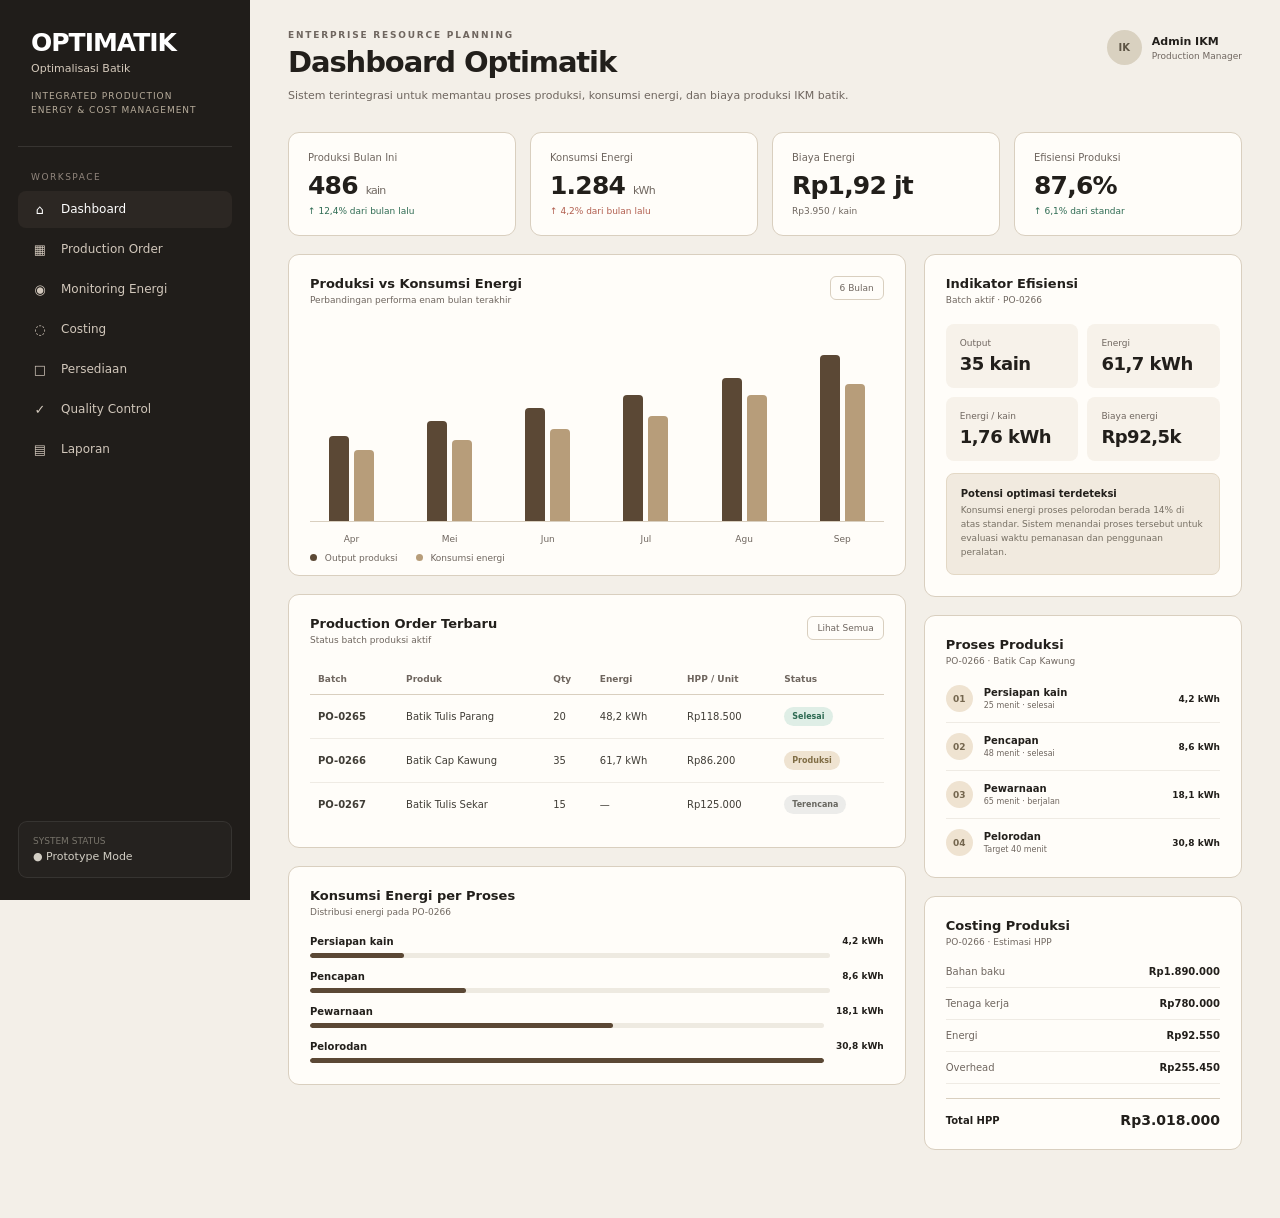
==== index.html @ c366b61f "Initial commit" ====
<!DOCTYPE html>
<html lang="id">

<head>
    <meta charset="UTF-8">
    <meta name="viewport" content="width=device-width, initial-scale=1.0">

    <title>Optimatik — Optimalisasi Batik</title>
    <link rel="stylesheet" href="style.css">
</head>

<body>

    <div class="app">

        <!-- SIDEBAR -->
        <aside class="sidebar">

            <div class="brand">
                <div class="brand-name">
                    OPTIMATIK
                </div>

                <div class="brand-subtitle">
                    Optimalisasi Batik
                </div>

                <div class="brand-tagline">
                    Integrated Production<br>
                    Energy & Cost Management
                </div>
            </div>

            <nav class="navigation">

                <div class="nav-title">
                    Workspace
                </div>

                <a href="index.html" class="nav-link active">
                    <span class="nav-icon">⌂</span>
                    <span>Dashboard</span>
                </a>

                <a href="production-order.html" class="nav-link">
                    <span class="nav-icon">▦</span>
                    <span>Production Order</span>
                </a>

                <a href="page2.html" class="nav-link">
                    <span class="nav-icon">◉</span>
                    <span>Monitoring Energi</span>
                </a>

                <a href="costing.html" class="nav-link">
                    <span class="nav-icon">◌</span>
                    <span>Costing</span>
                </a>

                <a href="persediaan.html" class="nav-link">
                    <span class="nav-icon">□</span>
                    <span>Persediaan</span>
                </a>

                <a href="quality-control.html" class="nav-link">
                    <span class="nav-icon">✓</span>
                    <span>Quality Control</span>
                </a>

                <a href="laporan.html" class="nav-link">
                    <span class="nav-icon">▤</span>
                    <span>Laporan</span>
                </a>

            </nav>

            <div class="sidebar-bottom">
                <div class="sidebar-bottom-label">
                    SYSTEM STATUS
                </div>

                <div class="sidebar-bottom-value">
                    ● Prototype Mode
                </div>
            </div>

        </aside>


        <!-- MAIN -->
        <main class="main">

            <!-- TOPBAR -->
            <header class="topbar">

                <div>
                    <div class="eyebrow">
                        Enterprise Resource Planning
                    </div>

                    <h1 class="page-title">
                        Dashboard Optimatik
                    </h1>

                    <p class="page-description">
                        Sistem terintegrasi untuk memantau proses produksi,
                        konsumsi energi, dan biaya produksi IKM batik.
                    </p>
                </div>

                <div class="user-area">

                    <div class="avatar">
                        IK
                    </div>

                    <div>
                        <div class="user-name">
                            Admin IKM
                        </div>

                        <div class="user-role">
                            Production Manager
                        </div>
                    </div>

                </div>

            </header>


            <!-- KPI -->
            <section class="kpi-grid">

                <div class="kpi-card">

                    <div class="kpi-label">
                        Produksi Bulan Ini
                    </div>

                    <div class="kpi-value">
                        486
                        <span class="kpi-unit">
                            kain
                        </span>
                    </div>

                    <div class="kpi-note positive">
                        ↑ 12,4% dari bulan lalu
                    </div>

                </div>


                <div class="kpi-card">

                    <div class="kpi-label">
                        Konsumsi Energi
                    </div>

                    <div class="kpi-value">
                        1.284
                        <span class="kpi-unit">
                            kWh
                        </span>
                    </div>

                    <div class="kpi-note negative">
                        ↑ 4,2% dari bulan lalu
                    </div>

                </div>


                <div class="kpi-card">

                    <div class="kpi-label">
                        Biaya Energi
                    </div>

                    <div class="kpi-value">
                        Rp1,92 jt
                    </div>

                    <div class="kpi-note neutral">
                        Rp3.950 / kain
                    </div>

                </div>


                <div class="kpi-card">

                    <div class="kpi-label">
                        Efisiensi Produksi
                    </div>

                    <div class="kpi-value">
                        87,6%
                    </div>

                    <div class="kpi-note positive">
                        ↑ 6,1% dari standar
                    </div>

                </div>

            </section>


            <!-- CONTENT -->
            <div class="content-grid">

                <!-- LEFT COLUMN -->
                <div>

                    <!-- CHART -->
                    <section class="panel">

                        <div class="panel-header">

                            <div>
                                <div class="panel-title">
                                    Produksi vs Konsumsi Energi
                                </div>

                                <div class="panel-subtitle">
                                    Perbandingan performa enam bulan terakhir
                                </div>
                            </div>

                            <button class="panel-action">
                                6 Bulan
                            </button>

                        </div>


                        <div class="chart-container">

                            <div class="chart">

                                <div class="chart-column">
                                    <div class="chart-bar" style="height: 45%;"></div>
                                    <div class="chart-bar energy" style="height: 38%;"></div>
                                    <span class="chart-label">Apr</span>
                                </div>

                                <div class="chart-column">
                                    <div class="chart-bar" style="height: 53%;"></div>
                                    <div class="chart-bar energy" style="height: 43%;"></div>
                                    <span class="chart-label">Mei</span>
                                </div>

                                <div class="chart-column">
                                    <div class="chart-bar" style="height: 60%;"></div>
                                    <div class="chart-bar energy" style="height: 49%;"></div>
                                    <span class="chart-label">Jun</span>
                                </div>

                                <div class="chart-column">
                                    <div class="chart-bar" style="height: 67%;"></div>
                                    <div class="chart-bar energy" style="height: 56%;"></div>
                                    <span class="chart-label">Jul</span>
                                </div>

                                <div class="chart-column">
                                    <div class="chart-bar" style="height: 76%;"></div>
                                    <div class="chart-bar energy" style="height: 67%;"></div>
                                    <span class="chart-label">Agu</span>
                                </div>

                                <div class="chart-column">
                                    <div class="chart-bar" style="height: 88%;"></div>
                                    <div class="chart-bar energy" style="height: 73%;"></div>
                                    <span class="chart-label">Sep</span>
                                </div>

                            </div>

                            <div class="legend">

                                <div class="legend-item">
                                    <span class="legend-dot"></span>
                                    Output produksi
                                </div>

                                <div class="legend-item">
                                    <span class="legend-dot energy"></span>
                                    Konsumsi energi
                                </div>

                            </div>

                        </div>

                    </section>


                    <!-- PRODUCTION ORDER -->
                    <section class="panel">

                        <div class="panel-header">

                            <div>
                                <div class="panel-title">
                                    Production Order Terbaru
                                </div>

                                <div class="panel-subtitle">
                                    Status batch produksi aktif
                                </div>
                            </div>

                            <button class="panel-action">
                                Lihat Semua
                            </button>

                        </div>


                        <div class="table-wrapper">

                            <table>

                                <thead>
                                    <tr>
                                        <th>Batch</th>
                                        <th>Produk</th>
                                        <th>Qty</th>
                                        <th>Energi</th>
                                        <th>HPP / Unit</th>
                                        <th>Status</th>
                                    </tr>
                                </thead>

                                <tbody>

                                    <tr>
                                        <td class="batch">
                                            PO-0265
                                        </td>

                                        <td>
                                            Batik Tulis Parang
                                        </td>

                                        <td>
                                            20
                                        </td>

                                        <td>
                                            48,2 kWh
                                        </td>

                                        <td>
                                            Rp118.500
                                        </td>

                                        <td>
                                            <span class="status done">
                                                Selesai
                                            </span>
                                        </td>
                                    </tr>


                                    <tr>
                                        <td class="batch">
                                            PO-0266
                                        </td>

                                        <td>
                                            Batik Cap Kawung
                                        </td>

                                        <td>
                                            35
                                        </td>

                                        <td>
                                            61,7 kWh
                                        </td>

                                        <td>
                                            Rp86.200
                                        </td>

                                        <td>
                                            <span class="status process">
                                                Produksi
                                            </span>
                                        </td>
                                    </tr>


                                    <tr>
                                        <td class="batch">
                                            PO-0267
                                        </td>

                                        <td>
                                            Batik Tulis Sekar
                                        </td>

                                        <td>
                                            15
                                        </td>

                                        <td>
                                            —
                                        </td>

                                        <td>
                                            Rp125.000
                                        </td>

                                        <td>
                                            <span class="status planned">
                                                Terencana
                                            </span>
                                        </td>
                                    </tr>

                                </tbody>

                            </table>

                        </div>

                    </section>


                    <!-- ENERGY BY PROCESS -->
                    <section class="panel">

                        <div class="panel-header">

                            <div>
                                <div class="panel-title">
                                    Konsumsi Energi per Proses
                                </div>

                                <div class="panel-subtitle">
                                    Distribusi energi pada PO-0266
                                </div>
                            </div>

                        </div>


                        <div class="energy-list">

                            <div class="energy-row">

                                <div>
                                    <div class="energy-name">
                                        Persiapan kain
                                    </div>

                                    <div class="energy-bar">
                                        <div class="energy-fill" style="width: 18%;">
                                        </div>
                                    </div>
                                </div>

                                <div class="energy-value">
                                    4,2 kWh
                                </div>

                            </div>


                            <div class="energy-row">

                                <div>
                                    <div class="energy-name">
                                        Pencapan
                                    </div>

                                    <div class="energy-bar">
                                        <div class="energy-fill" style="width: 30%;">
                                        </div>
                                    </div>
                                </div>

                                <div class="energy-value">
                                    8,6 kWh
                                </div>

                            </div>


                            <div class="energy-row">

                                <div>
                                    <div class="energy-name">
                                        Pewarnaan
                                    </div>

                                    <div class="energy-bar">
                                        <div class="energy-fill" style="width: 59%;">
                                        </div>
                                    </div>
                                </div>

                                <div class="energy-value">
                                    18,1 kWh
                                </div>

                            </div>


                            <div class="energy-row">

                                <div>
                                    <div class="energy-name">
                                        Pelorodan
                                    </div>

                                    <div class="energy-bar">
                                        <div class="energy-fill" style="width: 100%;">
                                        </div>
                                    </div>
                                </div>

                                <div class="energy-value">
                                    30,8 kWh
                                </div>

                            </div>

                        </div>

                    </section>

                </div>


                <!-- RIGHT COLUMN -->
                <div>

                    <!-- ACTIVE BATCH -->
                    <section class="panel">

                        <div class="panel-header">

                            <div>
                                <div class="panel-title">
                                    Indikator Efisiensi
                                </div>

                                <div class="panel-subtitle">
                                    Batch aktif · PO-0266
                                </div>
                            </div>

                        </div>


                        <div class="metric-grid">

                            <div class="metric">

                                <div class="metric-label">
                                    Output
                                </div>

                                <div class="metric-value">
                                    35 kain
                                </div>

                            </div>


                            <div class="metric">

                                <div class="metric-label">
                                    Energi
                                </div>

                                <div class="metric-value">
                                    61,7 kWh
                                </div>

                            </div>


                            <div class="metric">

                                <div class="metric-label">
                                    Energi / kain
                                </div>

                                <div class="metric-value">
                                    1,76 kWh
                                </div>

                            </div>


                            <div class="metric">

                                <div class="metric-label">
                                    Biaya energi
                                </div>

                                <div class="metric-value">
                                    Rp92,5k
                                </div>

                            </div>

                        </div>


                        <div class="optimization-alert">

                            <div class="optimization-alert-title">
                                Potensi optimasi terdeteksi
                            </div>

                            <div class="optimization-alert-text">
                                Konsumsi energi proses pelorodan
                                berada 14% di atas standar.
                                Sistem menandai proses tersebut
                                untuk evaluasi waktu pemanasan
                                dan penggunaan peralatan.
                            </div>

                        </div>

                    </section>


                    <!-- PRODUCTION PROCESS -->
                    <section class="panel">

                        <div class="panel-header">

                            <div>
                                <div class="panel-title">
                                    Proses Produksi
                                </div>

                                <div class="panel-subtitle">
                                    PO-0266 · Batik Cap Kawung
                                </div>
                            </div>

                        </div>


                        <div class="process-list">

                            <div class="process-item">

                                <div class="process-number">
                                    01
                                </div>

                                <div>
                                    <div class="process-name">
                                        Persiapan kain
                                    </div>

                                    <div class="process-detail">
                                        25 menit · selesai
                                    </div>
                                </div>

                                <div class="process-energy">
                                    4,2 kWh
                                </div>

                            </div>


                            <div class="process-item">

                                <div class="process-number">
                                    02
                                </div>

                                <div>
                                    <div class="process-name">
                                        Pencapan
                                    </div>

                                    <div class="process-detail">
                                        48 menit · selesai
                                    </div>
                                </div>

                                <div class="process-energy">
                                    8,6 kWh
                                </div>

                            </div>


                            <div class="process-item">

                                <div class="process-number">
                                    03
                                </div>

                                <div>
                                    <div class="process-name">
                                        Pewarnaan
                                    </div>

                                    <div class="process-detail">
                                        65 menit · berjalan
                                    </div>
                                </div>

                                <div class="process-energy">
                                    18,1 kWh
                                </div>

                            </div>


                            <div class="process-item">

                                <div class="process-number">
                                    04
                                </div>

                                <div>
                                    <div class="process-name">
                                        Pelorodan
                                    </div>

                                    <div class="process-detail">
                                        Target 40 menit
                                    </div>
                                </div>

                                <div class="process-energy">
                                    30,8 kWh
                                </div>

                            </div>

                        </div>

                    </section>


                    <!-- COSTING -->
                    <section class="panel">

                        <div class="panel-header">

                            <div>
                                <div class="panel-title">
                                    Costing Produksi
                                </div>

                                <div class="panel-subtitle">
                                    PO-0266 · Estimasi HPP
                                </div>
                            </div>

                        </div>


                        <div class="cost-list">

                            <div class="cost-row">

                                <div class="cost-name">
                                    Bahan baku
                                </div>

                                <div class="cost-value">
                                    Rp1.890.000
                                </div>

                            </div>


                            <div class="cost-row">

                                <div class="cost-name">
                                    Tenaga kerja
                                </div>

                                <div class="cost-value">
                                    Rp780.000
                                </div>

                            </div>


                            <div class="cost-row">

                                <div class="cost-name">
                                    Energi
                                </div>

                                <div class="cost-value">
                                    Rp92.550
                                </div>

                            </div>


                            <div class="cost-row">

                                <div class="cost-name">
                                    Overhead
                                </div>

                                <div class="cost-value">
                                    Rp255.450
                                </div>

                            </div>


                            <div class="cost-row cost-total">

                                <div class="cost-name">
                                    Total HPP
                                </div>

                                <div class="cost-value">
                                    Rp3.018.000
                                </div>

                            </div>

                        </div>

                    </section>

                </div>

            </div>

        </main>

    </div>

    <script>
        const navLinks = document.querySelectorAll('.nav-link');
        const currentPath = window.location.pathname.split('/').pop() || 'index.html';

        navLinks.forEach((link) => {
            const href = link.getAttribute('href');
            if (href === currentPath || (currentPath === '' && href === 'index.html')) {
                link.classList.add('active');
            }

            link.addEventListener('click', () => {
                navLinks.forEach((item) => item.classList.remove('active'));
                link.classList.add('active');
            });
        });

        document.querySelectorAll('.panel-action').forEach((button) => {
            button.addEventListener('click', () => {
                document.querySelectorAll('.panel-action').forEach((item) => item.classList.remove('active'));
                button.classList.add('active');
            });
        });
    </script>

</body>

</html>
---- style.css ----
* {
    margin: 0;
    padding: 0;
    box-sizing: border-box;
}

:root {
    --bg: #f3efe8;
    --surface: #fffdf9;
    --surface-soft: #f7f2ea;
    --border: #d9cfbf;
    --text: #221f1b;
    --muted: #6f665f;
    --dark: #201d1a;
    --accent: #5b4835;
    --accent-soft: #efe3d1;
    --green: #2d6a52;
    --green-soft: #dfeee6;
    --red: #b15e4f;
    --red-soft: #f7e2dc;
}

body {
    font-family:
        Inter,
        ui-sans-serif,
        system-ui,
        -apple-system,
        BlinkMacSystemFont,
        "Segoe UI",
        sans-serif;
    background: var(--bg);
    color: var(--text);
}

button,
input,
select {
    font: inherit;
}

.app {
    min-height: 100vh;
}

/* =========================
   SIDEBAR
========================= */

.sidebar {
    position: fixed;
    top: 0;
    left: 0;
    bottom: 0;
    width: 250px;
    background: var(--dark);
    color: #fff;
    padding: 28px 18px;
    z-index: 20;
}

.brand {
    padding: 0 13px 28px;
    border-bottom: 1px solid rgba(255, 255, 255, 0.1);
}

.brand-name {
    font-size: 25px;
    font-weight: 750;
    letter-spacing: -1px;
}

.brand-subtitle {
    margin-top: 5px;
    color: #d4c9bb;
    font-size: 11px;
}

.brand-tagline {
    margin-top: 14px;
    color: #b8ad9c;
    font-size: 9px;
    line-height: 1.6;
    text-transform: uppercase;
    letter-spacing: 1px;
}

.navigation {
    margin-top: 25px;
}

.nav-title {
    padding: 0 13px;
    margin-bottom: 9px;
    color: #91867d;
    font-size: 9px;
    text-transform: uppercase;
    letter-spacing: 1.5px;
}

.nav-link {
    display: flex;
    align-items: center;
    gap: 12px;
    padding: 11px 13px;
    margin-bottom: 3px;
    border-radius: 8px;
    color: #d1c7bb;
    text-decoration: none;
    font-size: 12px;
    transition: 0.2s ease;
}

.nav-link:hover,
.nav-link.active {
    background: #2c2723;
    color: #fff;
}

.nav-icon {
    width: 18px;
    text-align: center;
    font-size: 13px;
}

.sidebar-bottom {
    position: absolute;
    left: 18px;
    right: 18px;
    bottom: 22px;
    padding: 14px;
    border: 1px solid rgba(255, 255, 255, 0.08);
    border-radius: 9px;
    background: rgba(255, 255, 255, 0.025);
}

.sidebar-bottom-label {
    color: #77736a;
    font-size: 9px;
}

.sidebar-bottom-value {
    margin-top: 4px;
    color: #d2cec4;
    font-size: 11px;
}

/* =========================
   MAIN
========================= */

.main {
    margin-left: 250px;
    padding: 30px 38px 50px;
}

.topbar {
    display: flex;
    align-items: flex-start;
    justify-content: space-between;
    margin-bottom: 28px;
}

.eyebrow {
    margin-bottom: 7px;
    color: var(--muted);
    font-size: 9px;
    font-weight: 650;
    text-transform: uppercase;
    letter-spacing: 1.8px;
}

.page-title {
    font-size: 29px;
    line-height: 1.1;
    letter-spacing: -1.1px;
}

.page-description {
    margin-top: 8px;
    max-width: 620px;
    color: var(--muted);
    font-size: 11px;
    line-height: 1.6;
}

.user-area {
    display: flex;
    align-items: center;
    gap: 10px;
}

.avatar {
    display: grid;
    width: 35px;
    height: 35px;
    place-items: center;
    border-radius: 50%;
    background: #d9d1c0;
    color: #5e5545;
    font-size: 10px;
    font-weight: 750;
}

.user-name {
    font-size: 11px;
    font-weight: 700;
}

.user-role {
    margin-top: 3px;
    color: var(--muted);
    font-size: 9px;
}

/* =========================
   KPI
========================= */

.kpi-grid {
    display: grid;
    grid-template-columns: repeat(4, 1fr);
    gap: 14px;
    margin-bottom: 18px;
}

.kpi-card {
    padding: 19px;
    background: var(--surface);
    border: 1px solid var(--border);
    border-radius: 11px;
}

.kpi-label {
    color: var(--muted);
    font-size: 10px;
}

.kpi-value {
    margin-top: 8px;
    font-size: 25px;
    font-weight: 750;
    letter-spacing: -0.8px;
}

.kpi-unit {
    font-size: 11px;
    font-weight: 500;
    color: var(--muted);
}

.kpi-note {
    margin-top: 6px;
    font-size: 9px;
}

.positive {
    color: var(--green);
}

.negative {
    color: var(--red);
}

.neutral {
    color: var(--muted);
}

/* =========================
   LAYOUT
========================= */

.content-grid {
    display: grid;
    grid-template-columns: minmax(0, 1.65fr) minmax(300px, 0.85fr);
    gap: 18px;
}

.panel {
    margin-bottom: 18px;
    padding: 21px;
    background: var(--surface);
    border: 1px solid var(--border);
    border-radius: 11px;
}

.panel-header {
    display: flex;
    align-items: flex-start;
    justify-content: space-between;
    margin-bottom: 19px;
}

.panel-title {
    font-size: 13px;
    font-weight: 700;
}

.panel-subtitle {
    margin-top: 4px;
    color: var(--muted);
    font-size: 9px;
}

.panel-action {
    padding: 6px 9px;
    border: 1px solid var(--border);
    border-radius: 6px;
    background: var(--surface);
    color: var(--muted);
    font-size: 9px;
    cursor: pointer;
    transition: 0.2s ease;
}

.panel-action.active {
    background: var(--accent-soft);
    border-color: var(--accent);
    color: var(--dark);
    box-shadow: inset 0 0 0 1px rgba(91, 72, 53, 0.08);
}

/* =========================
   CHART
========================= */

.chart-container {
    height: 230px;
    padding-top: 8px;
}

.chart {
    position: relative;
    display: flex;
    align-items: flex-end;
    justify-content: space-between;
    height: 190px;
    padding: 0 8px;
    border-bottom: 1px solid var(--border);
}

.chart-column {
    display: flex;
    width: 12%;
    height: 100%;
    align-items: flex-end;
    justify-content: center;
    gap: 5px;
}

.chart-bar {
    width: 20px;
    min-height: 8px;
    border-radius: 4px 4px 0 0;
    background: var(--accent);
}

.chart-bar.energy {
    background: #b79d7a;
}

.chart-label {
    position: absolute;
    bottom: -23px;
    color: var(--muted);
    font-size: 9px;
}

.legend {
    display: flex;
    gap: 18px;
    margin-top: 31px;
}

.legend-item {
    color: var(--muted);
    font-size: 9px;
}

.legend-dot {
    display: inline-block;
    width: 7px;
    height: 7px;
    margin-right: 5px;
    border-radius: 50%;
    background: var(--accent);
}

.legend-dot.energy {
    background: #b79d7a;
}

/* =========================
   EFFICIENCY
========================= */

.metric-grid {
    display: grid;
    grid-template-columns: 1fr 1fr;
    gap: 9px;
}

.metric {
    padding: 14px;
    border-radius: 8px;
    background: var(--surface-soft);
}

.metric-label {
    color: var(--muted);
    font-size: 9px;
}

.metric-value {
    margin-top: 5px;
    font-size: 18px;
    font-weight: 750;
    letter-spacing: -0.5px;
}

.optimization-alert {
    margin-top: 12px;
    padding: 14px;
    border: 1px solid #e3d8c5;
    border-radius: 8px;
    background: #f1eadf;
}

.optimization-alert-title {
    font-size: 10px;
    font-weight: 750;
}

.optimization-alert-text {
    margin-top: 5px;
    color: #777064;
    font-size: 9px;
    line-height: 1.55;
}

/* =========================
   PRODUCTION TABLE
========================= */

.table-wrapper {
    overflow-x: auto;
}

table {
    width: 100%;
    border-collapse: collapse;
}

th {
    padding: 10px 8px;
    border-bottom: 1px solid var(--border);
    color: var(--muted);
    font-size: 9px;
    font-weight: 550;
    text-align: left;
    white-space: nowrap;
}

td {
    padding: 12px 8px;
    border-bottom: 1px solid #efebe4;
    color: #403d36;
    font-size: 10px;
    white-space: nowrap;
}

tbody tr:last-child td {
    border-bottom: 0;
}

.batch {
    font-weight: 700;
}

.status {
    display: inline-flex;
    padding: 5px 8px;
    border-radius: 20px;
    font-size: 8px;
    font-weight: 700;
}

.status.done {
    background: var(--green-soft);
    color: var(--green);
}

.status.process {
    background: var(--accent-soft);
    color: #806d45;
}

.status.planned {
    background: #ececea;
    color: #686760;
}

/* =========================
   PRODUCTION PROCESS
========================= */

.process-list {
    display: flex;
    flex-direction: column;
    gap: 10px;
}

.process-item {
    display: grid;
    grid-template-columns: 28px 1fr auto;
    align-items: center;
    gap: 10px;
    padding-bottom: 10px;
    border-bottom: 1px solid #efebe4;
}

.process-item:last-child {
    padding-bottom: 0;
    border-bottom: 0;
}

.process-number {
    display: grid;
    width: 27px;
    height: 27px;
    place-items: center;
    border-radius: 50%;
    background: var(--accent-soft);
    color: #74664e;
    font-size: 9px;
    font-weight: 750;
}

.process-name {
    font-size: 10px;
    font-weight: 700;
}

.process-detail {
    margin-top: 3px;
    color: var(--muted);
    font-size: 8px;
}

.process-energy {
    font-size: 9px;
    font-weight: 750;
}

/* =========================
   ENERGY TABLE
========================= */

.energy-list {
    display: flex;
    flex-direction: column;
    gap: 13px;
}

.energy-row {
    display: grid;
    grid-template-columns: 1fr auto;
    gap: 12px;
}

.energy-name {
    font-size: 10px;
    font-weight: 650;
}

.energy-bar {
    height: 5px;
    margin-top: 6px;
    overflow: hidden;
    border-radius: 5px;
    background: #eeeae1;
}

.energy-fill {
    height: 100%;
    border-radius: inherit;
    background: var(--accent);
}

.energy-value {
    font-size: 9px;
    font-weight: 700;
}

/* =========================
   COSTING
========================= */

.cost-list {
    display: flex;
    flex-direction: column;
    gap: 10px;
}

.cost-row {
    display: flex;
    align-items: center;
    justify-content: space-between;
    padding-bottom: 10px;
    border-bottom: 1px solid #efebe4;
}

.cost-row:last-child {
    padding-bottom: 0;
    border-bottom: 0;
}

.cost-name {
    color: var(--muted);
    font-size: 10px;
}

.cost-value {
    font-size: 10px;
    font-weight: 700;
}

.cost-total {
    margin-top: 4px;
    padding-top: 13px;
    border-top: 1px solid var(--border);
}

.cost-total .cost-name {
    color: var(--text);
    font-weight: 700;
}

.cost-total .cost-value {
    font-size: 14px;
}

/* =========================
   RESPONSIVE
========================= */

@media (max-width: 1100px) {
    .kpi-grid {
        grid-template-columns: 1fr 1fr;
    }

    .content-grid {
        grid-template-columns: 1fr;
    }
}

@media (max-width: 750px) {
    .sidebar {
        width: 70px;
        padding: 20px 8px;
    }

    .brand {
        padding: 0 5px 20px;
    }

    .brand-name {
        font-size: 16px;
    }

    .brand-subtitle,
    .brand-tagline,
    .nav-title,
    .nav-link span:not(.nav-icon),
    .sidebar-bottom {
        display: none;
    }

    .nav-link {
        justify-content: center;
        padding: 12px 5px;
    }

    .main {
        margin-left: 70px;
        padding: 22px 15px 40px;
    }

    .topbar {
        display: block;
    }

    .user-area {
        margin-top: 18px;
    }

    .kpi-grid {
        grid-template-columns: 1fr 1fr;
    }
}

@media (max-width: 480px) {
    .kpi-grid {
        grid-template-columns: 1fr;
    }

    .page-title {
        font-size: 25px;
    }
}
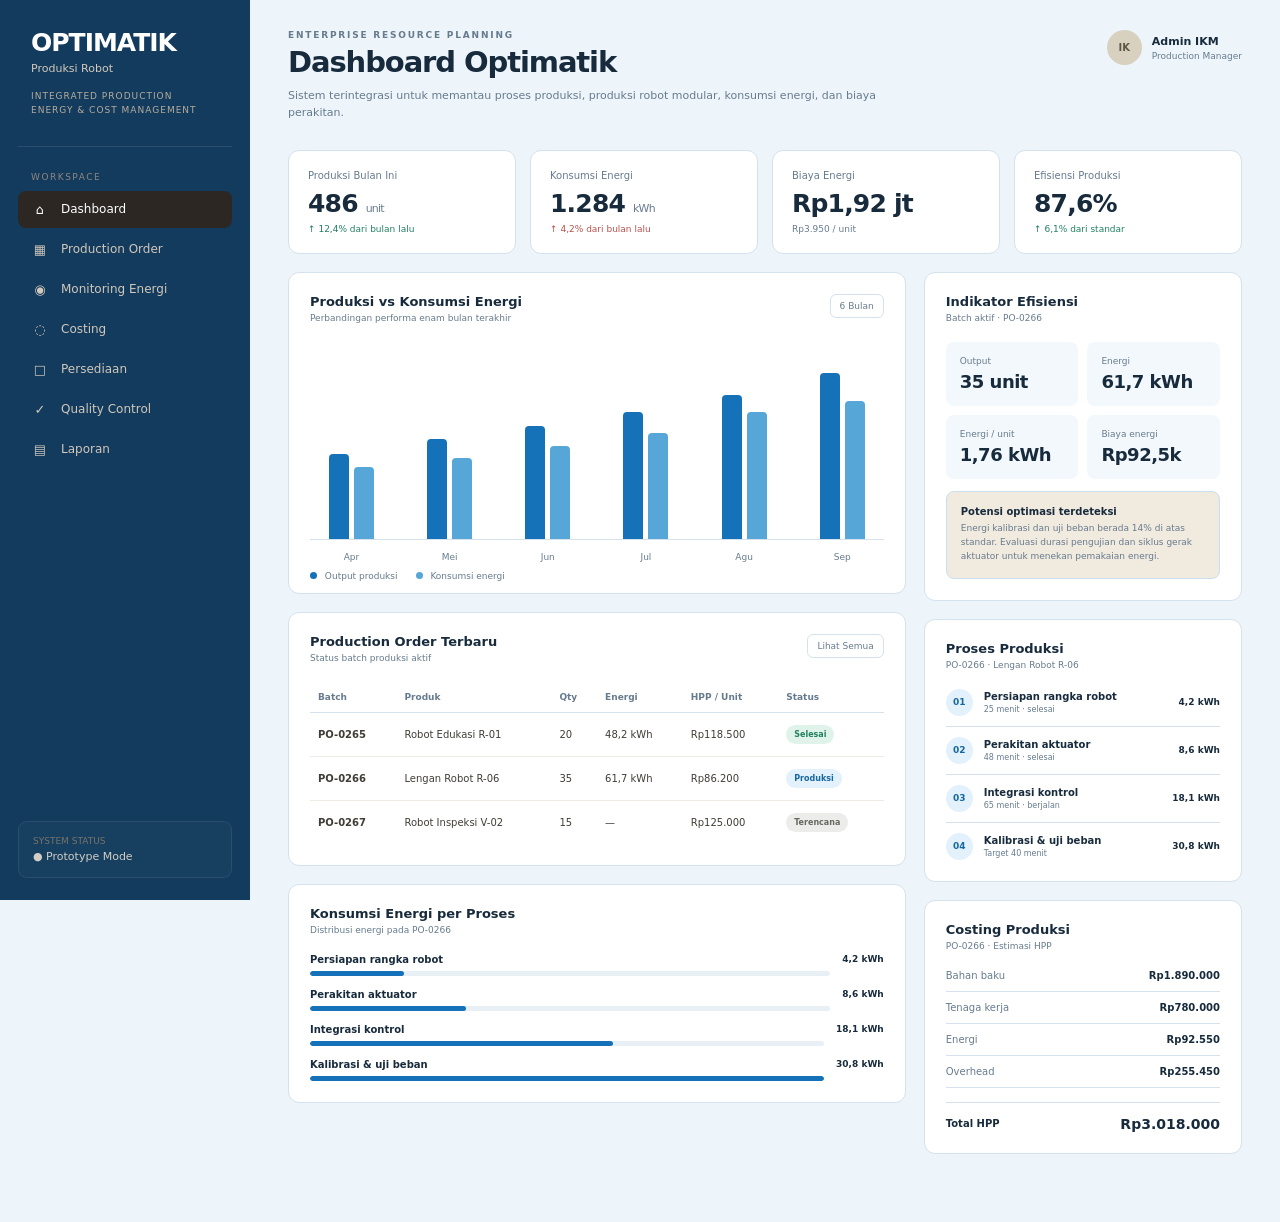
==== commit bd819963: "Update system for stechoq" ====
--- a/index.html
+++ b/index.html
@@ -5,7 +5,7 @@
     <meta charset="UTF-8">
     <meta name="viewport" content="width=device-width, initial-scale=1.0">
 
-    <title>Optimatik — Optimalisasi Batik</title>
+    <title>Optimatik — Produksi Robot</title>
     <link rel="stylesheet" href="style.css">
 </head>
 
@@ -22,7 +22,7 @@
                 </div>
 
                 <div class="brand-subtitle">
-                    Optimalisasi Batik
+                    Produksi Robot
                 </div>
 
                 <div class="brand-tagline">
@@ -47,7 +47,7 @@
                     <span>Production Order</span>
                 </a>
 
-                <a href="page2.html" class="nav-link">
+                <a href="monitoring.html" class="nav-link">
                     <span class="nav-icon">◉</span>
                     <span>Monitoring Energi</span>
                 </a>
@@ -104,7 +104,7 @@
 
                     <p class="page-description">
                         Sistem terintegrasi untuk memantau proses produksi,
-                        konsumsi energi, dan biaya produksi IKM batik.
+                        produksi robot modular, konsumsi energi, dan biaya perakitan.
                     </p>
                 </div>
 
@@ -141,7 +141,7 @@
                     <div class="kpi-value">
                         486
                         <span class="kpi-unit">
-                            kain
+                            unit
                         </span>
                     </div>
 
@@ -183,7 +183,7 @@
                     </div>
 
                     <div class="kpi-note neutral">
-                        Rp3.950 / kain
+                        Rp3.950 / unit
                     </div>
 
                 </div>
@@ -342,7 +342,7 @@
                                         </td>
 
                                         <td>
-                                            Batik Tulis Parang
+                                            Robot Edukasi R-01
                                         </td>
 
                                         <td>
@@ -371,7 +371,7 @@
                                         </td>
 
                                         <td>
-                                            Batik Cap Kawung
+                                            Lengan Robot R-06
                                         </td>
 
                                         <td>
@@ -400,7 +400,7 @@
                                         </td>
 
                                         <td>
-                                            Batik Tulis Sekar
+                                            Robot Inspeksi V-02
                                         </td>
 
                                         <td>
@@ -455,7 +455,7 @@
 
                                 <div>
                                     <div class="energy-name">
-                                        Persiapan kain
+                                        Persiapan rangka robot
                                     </div>
 
                                     <div class="energy-bar">
@@ -475,7 +475,7 @@
 
                                 <div>
                                     <div class="energy-name">
-                                        Pencapan
+                                        Perakitan aktuator
                                     </div>
 
                                     <div class="energy-bar">
@@ -495,7 +495,7 @@
 
                                 <div>
                                     <div class="energy-name">
-                                        Pewarnaan
+                                        Integrasi kontrol
                                     </div>
 
                                     <div class="energy-bar">
@@ -515,7 +515,7 @@
 
                                 <div>
                                     <div class="energy-name">
-                                        Pelorodan
+                                        Kalibrasi & uji beban
                                     </div>
 
                                     <div class="energy-bar">
@@ -567,7 +567,7 @@
                                 </div>
 
                                 <div class="metric-value">
-                                    35 kain
+                                    35 unit
                                 </div>
 
                             </div>
@@ -589,7 +589,7 @@
                             <div class="metric">
 
                                 <div class="metric-label">
-                                    Energi / kain
+                                    Energi / unit
                                 </div>
 
                                 <div class="metric-value">
@@ -621,11 +621,11 @@
                             </div>
 
                             <div class="optimization-alert-text">
-                                Konsumsi energi proses pelorodan
+                                Energi kalibrasi dan uji beban
                                 berada 14% di atas standar.
-                                Sistem menandai proses tersebut
-                                untuk evaluasi waktu pemanasan
-                                dan penggunaan peralatan.
+                                Evaluasi durasi pengujian dan
+                                siklus gerak aktuator untuk
+                                menekan pemakaian energi.
                             </div>
 
                         </div>
@@ -644,7 +644,7 @@
                                 </div>
 
                                 <div class="panel-subtitle">
-                                    PO-0266 · Batik Cap Kawung
+                                    PO-0266 · Lengan Robot R-06
                                 </div>
                             </div>
 
@@ -661,7 +661,7 @@
 
                                 <div>
                                     <div class="process-name">
-                                        Persiapan kain
+                                        Persiapan rangka robot
                                     </div>
 
                                     <div class="process-detail">
@@ -684,7 +684,7 @@
 
                                 <div>
                                     <div class="process-name">
-                                        Pencapan
+                                        Perakitan aktuator
                                     </div>
 
                                     <div class="process-detail">
@@ -707,7 +707,7 @@
 
                                 <div>
                                     <div class="process-name">
-                                        Pewarnaan
+                                        Integrasi kontrol
                                     </div>
 
                                     <div class="process-detail">
@@ -730,7 +730,7 @@
 
                                 <div>
                                     <div class="process-name">
-                                        Pelorodan
+                                        Kalibrasi & uji beban
                                     </div>
 
                                     <div class="process-detail">
--- a/style.css
+++ b/style.css
@@ -5,19 +5,19 @@
 }
 
 :root {
-    --bg: #f3efe8;
-    --surface: #fffdf9;
-    --surface-soft: #f7f2ea;
-    --border: #d9cfbf;
-    --text: #221f1b;
-    --muted: #6f665f;
-    --dark: #201d1a;
-    --accent: #5b4835;
-    --accent-soft: #efe3d1;
-    --green: #2d6a52;
-    --green-soft: #dfeee6;
-    --red: #b15e4f;
-    --red-soft: #f7e2dc;
+    --bg: #edf4fa;
+    --surface: #ffffff;
+    --surface-soft: #f3f8fc;
+    --border: #d5e2ed;
+    --text: #172b3d;
+    --muted: #667b8e;
+    --dark: #123b5d;
+    --accent: #1672b8;
+    --accent-soft: #e2f1fc;
+    --green: #21805f;
+    --green-soft: #e0f3eb;
+    --red: #ba514c;
+    --red-soft: #f9e8e6;
 }
 
 body {
@@ -317,9 +317,100 @@
     background: var(--accent-soft);
     border-color: var(--accent);
     color: var(--dark);
-    box-shadow: inset 0 0 0 1px rgba(91, 72, 53, 0.08);
-}
-
+    box-shadow: inset 0 0 0 1px rgba(22, 114, 184, 0.08);
+}
+
+.monitoring-controls {
+    display: flex;
+    align-items: end;
+    gap: 16px;
+    margin-bottom: 18px;
+    padding: 14px 18px;
+}
+
+.control-field {
+    display: flex;
+    min-width: 210px;
+    flex-direction: column;
+    gap: 6px;
+    color: var(--muted);
+    font-size: 9px;
+    font-weight: 650;
+}
+
+.control-field small {
+    margin-left: 4px;
+    font-size: 8px;
+    font-weight: 500;
+}
+
+.control-field select,
+.control-field input {
+    width: 100%;
+    height: 34px;
+    padding: 0 10px;
+    border: 1px solid var(--border);
+    border-radius: 6px;
+    outline: none;
+    background: var(--surface);
+    color: var(--text);
+    font-size: 10px;
+}
+
+.control-field select:focus,
+.control-field input:focus {
+    border-color: var(--accent);
+    box-shadow: 0 0 0 3px rgba(22, 114, 184, 0.12);
+}
+
+.tariff-field {
+    min-width: 150px;
+}
+
+.meter-status {
+    display: flex;
+    align-items: center;
+    gap: 7px;
+    margin-left: auto;
+    padding-bottom: 9px;
+    color: var(--green);
+    font-size: 9px;
+    font-weight: 650;
+}
+
+.meter-status strong {
+    margin-left: 6px;
+    color: var(--muted);
+    font-size: 8px;
+    font-weight: 500;
+}
+
+.live-dot,
+.status-indicator {
+    width: 8px;
+    height: 8px;
+    flex: 0 0 auto;
+    border-radius: 50%;
+    background: #26a876;
+    box-shadow: 0 0 0 3px #e0f3eb;
+}
+
+.status-indicator.menunggu {
+    background: #d99a2b;
+    box-shadow: 0 0 0 3px #fbf0d9;
+}
+
+.status-indicator.berhenti {
+    background: #8293a2;
+    box-shadow: 0 0 0 3px #e9eff3;
+}
+
+.status-value {
+    display: flex;
+    align-items: center;
+    gap: 9px;
+    font-size: 20px;
+}
 /* =========================
    CHART
 ========================= */
@@ -356,7 +447,15 @@
 }
 
 .chart-bar.energy {
-    background: #b79d7a;
+    background: #56a6d8;
+}
+
+.chart-bar.standby {
+    background: #83c5bd;
+}
+
+.chart-bar.stopped {
+    background: #a8b7c4;
 }
 
 .chart-label {
@@ -387,7 +486,15 @@
 }
 
 .legend-dot.energy {
-    background: #b79d7a;
+    background: #56a6d8;
+}
+
+.legend-dot.standby {
+    background: #83c5bd;
+}
+
+.legend-dot.stopped {
+    background: #a8b7c4;
 }
 
 /* =========================
@@ -421,7 +528,8 @@
 .optimization-alert {
     margin-top: 12px;
     padding: 14px;
-    border: 1px solid #e3d8c5;
+    border: 1px solid #c9dfef;
+        background: #edf6fc;
     border-radius: 8px;
     background: #f1eadf;
 }
@@ -433,7 +541,7 @@
 
 .optimization-alert-text {
     margin-top: 5px;
-    color: #777064;
+    color: var(--muted);
     font-size: 9px;
     line-height: 1.55;
 }
@@ -492,7 +600,7 @@
 
 .status.process {
     background: var(--accent-soft);
-    color: #806d45;
+    color: #17679f;
 }
 
 .status.planned {
@@ -516,7 +624,7 @@
     align-items: center;
     gap: 10px;
     padding-bottom: 10px;
-    border-bottom: 1px solid #efebe4;
+    border-bottom: 1px solid var(--border);
 }
 
 .process-item:last-child {
@@ -531,7 +639,8 @@
     place-items: center;
     border-radius: 50%;
     background: var(--accent-soft);
-    color: #74664e;
+    background: var(--accent-soft);
+    color: #17679f;
     font-size: 9px;
     font-weight: 750;
 }
@@ -578,7 +687,7 @@
     margin-top: 6px;
     overflow: hidden;
     border-radius: 5px;
-    background: #eeeae1;
+    background: #e8f0f6;
 }
 
 .energy-fill {
@@ -607,7 +716,7 @@
     align-items: center;
     justify-content: space-between;
     padding-bottom: 10px;
-    border-bottom: 1px solid #efebe4;
+    border-bottom: 1px solid var(--border);
 }
 
 .cost-row:last-child {
@@ -640,6 +749,39 @@
     font-size: 14px;
 }
 
+.production-intensity {
+    display: flex;
+    align-items: flex-start;
+    gap: 10px;
+    padding: 13px;
+    border: 1px solid #d5e7f3;
+    border-radius: 7px;
+    background: #f3f9fd;
+}
+
+.intensity-mark {
+    display: grid;
+    width: 22px;
+    height: 22px;
+    flex: 0 0 auto;
+    place-items: center;
+    border-radius: 50%;
+    background: #dceefa;
+    color: #17679f;
+    font-size: 12px;
+    font-weight: 750;
+}
+
+.production-intensity p {
+    color: var(--muted);
+    font-size: 9px;
+    line-height: 1.6;
+}
+
+.production-intensity strong {
+    color: var(--text);
+}
+
 /* =========================
    RESPONSIVE
 ========================= */
@@ -651,6 +793,10 @@
 
     .content-grid {
         grid-template-columns: 1fr;
+    }
+
+    .monitoring-controls {
+        flex-wrap: wrap;
     }
 }
 
@@ -690,6 +836,23 @@
         display: block;
     }
 
+    .monitoring-controls {
+        align-items: stretch;
+        flex-direction: column;
+        gap: 12px;
+    }
+
+    .control-field,
+    .tariff-field {
+        min-width: 0;
+    }
+
+    .meter-status {
+        flex-wrap: wrap;
+        margin-left: 0;
+        padding-bottom: 0;
+    }
+
     .user-area {
         margin-top: 18px;
     }
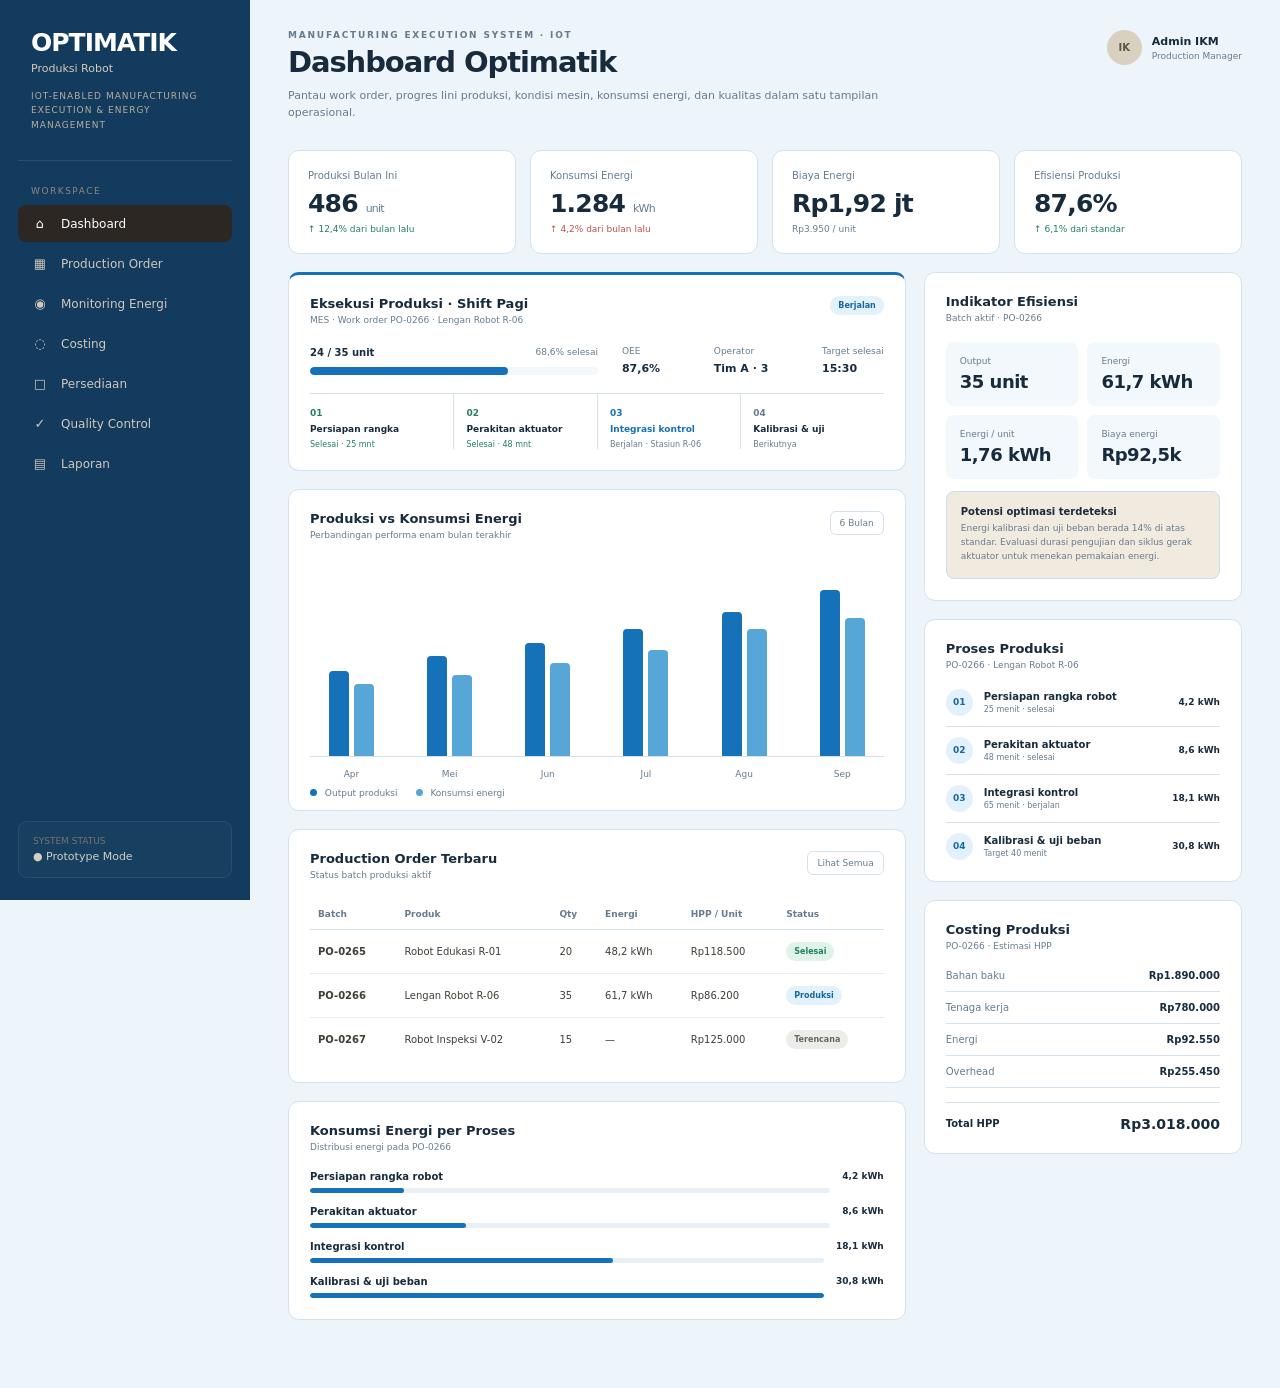
==== commit 7058cb64: "Adding iot MES feature" ====
--- a/index.html
+++ b/index.html
@@ -26,8 +26,8 @@
                 </div>
 
                 <div class="brand-tagline">
-                    Integrated Production<br>
-                    Energy & Cost Management
+                    IoT-enabled Manufacturing<br>
+                    Execution & Energy Management
                 </div>
             </div>
 
@@ -95,7 +95,7 @@
 
                 <div>
                     <div class="eyebrow">
-                        Enterprise Resource Planning
+                        Manufacturing Execution System · IoT
                     </div>
 
                     <h1 class="page-title">
@@ -103,8 +103,8 @@
                     </h1>
 
                     <p class="page-description">
-                        Sistem terintegrasi untuk memantau proses produksi,
-                        produksi robot modular, konsumsi energi, dan biaya perakitan.
+                        Pantau work order, progres lini produksi, kondisi mesin, konsumsi energi,
+                        dan kualitas dalam satu tampilan operasional.
                     </p>
                 </div>
 
@@ -213,6 +213,35 @@
 
                 <!-- LEFT COLUMN -->
                 <div>
+
+                    <section class="panel mes-panel">
+                        <div class="panel-header">
+                            <div>
+                                <div class="panel-title">Eksekusi Produksi · Shift Pagi</div>
+                                <div class="panel-subtitle">MES · Work order PO-0266 · Lengan Robot R-06</div>
+                            </div>
+                            <span class="status process">Berjalan</span>
+                        </div>
+
+                        <div class="mes-summary">
+                            <div>
+                                <div class="mes-progress-heading"><strong>24 / 35 unit</strong><span>68,6% selesai</span></div>
+                                <div class="mes-progress-track" role="progressbar" aria-label="Progres production order PO-0266" aria-valuemin="0" aria-valuemax="35" aria-valuenow="24"><span></span></div>
+                            </div>
+                            <div class="mes-metrics">
+                                <div><span>OEE</span><strong>87,6%</strong></div>
+                                <div><span>Operator</span><strong>Tim A · 3</strong></div>
+                                <div><span>Target selesai</span><strong>15:30</strong></div>
+                            </div>
+                        </div>
+
+                        <div class="mes-stages" aria-label="Tahapan work order">
+                            <div class="mes-stage complete"><span>01</span><strong>Persiapan rangka</strong><small>Selesai · 25 mnt</small></div>
+                            <div class="mes-stage complete"><span>02</span><strong>Perakitan aktuator</strong><small>Selesai · 48 mnt</small></div>
+                            <div class="mes-stage current"><span>03</span><strong>Integrasi kontrol</strong><small>Berjalan · Stasiun R-06</small></div>
+                            <div class="mes-stage"><span>04</span><strong>Kalibrasi & uji</strong><small>Berikutnya</small></div>
+                        </div>
+                    </section>
 
                     <!-- CHART -->
                     <section class="panel">
--- a/style.css
+++ b/style.css
@@ -411,6 +411,195 @@
     gap: 9px;
     font-size: 20px;
 }
+
+.mes-panel {
+    border-top: 3px solid var(--accent);
+}
+
+.mes-summary {
+    display: grid;
+    grid-template-columns: minmax(180px, 1.1fr) minmax(0, 1fr);
+    align-items: center;
+    gap: 24px;
+    padding: 2px 0 18px;
+}
+
+.mes-progress-heading,
+.mes-metrics,
+.mes-stage,
+.iot-device-top {
+    display: flex;
+    align-items: center;
+    justify-content: space-between;
+}
+
+.mes-progress-heading {
+    margin-bottom: 9px;
+    font-size: 10px;
+}
+
+.mes-progress-heading span,
+.mes-metrics span {
+    color: var(--muted);
+    font-size: 9px;
+}
+
+.mes-progress-track {
+    height: 8px;
+    overflow: hidden;
+    border-radius: 8px;
+    background: var(--surface-soft);
+}
+
+.mes-progress-track span {
+    display: block;
+    width: 68.6%;
+    height: 100%;
+    border-radius: inherit;
+    background: var(--accent);
+}
+
+.mes-metrics {
+    gap: 12px;
+}
+
+.mes-metrics div {
+    display: grid;
+    gap: 6px;
+}
+
+.mes-metrics strong {
+    font-size: 11px;
+}
+
+.mes-stages {
+    display: grid;
+    grid-template-columns: repeat(4, minmax(0, 1fr));
+    border-top: 1px solid var(--border);
+}
+
+.mes-stage {
+    position: relative;
+    align-items: flex-start;
+    flex-direction: column;
+    gap: 6px;
+    min-width: 0;
+    padding: 14px 12px 0 0;
+}
+
+.mes-stage + .mes-stage {
+    padding-left: 12px;
+    border-left: 1px solid var(--border);
+}
+
+.mes-stage > span {
+    color: var(--muted);
+    font-size: 9px;
+    font-weight: 700;
+}
+
+.mes-stage strong {
+    font-size: 9px;
+}
+
+.mes-stage small {
+    color: var(--muted);
+    font-size: 8px;
+}
+
+.mes-stage.complete > span,
+.mes-stage.complete small {
+    color: var(--green);
+}
+
+.mes-stage.current > span,
+.mes-stage.current strong {
+    color: var(--accent);
+}
+
+.iot-panel {
+    margin-bottom: 18px;
+}
+
+.iot-connectivity,
+.iot-state {
+    display: inline-flex;
+    align-items: center;
+    gap: 7px;
+    color: var(--green);
+    font-size: 9px;
+    font-weight: 650;
+    white-space: nowrap;
+}
+
+.iot-connectivity .live-dot {
+    width: 7px;
+    height: 7px;
+}
+
+.iot-device-grid {
+    display: grid;
+    grid-template-columns: repeat(4, minmax(0, 1fr));
+    border-top: 1px solid var(--border);
+}
+
+.iot-device {
+    display: grid;
+    align-content: start;
+    gap: 7px;
+    min-width: 0;
+    padding: 13px 14px 2px 0;
+}
+
+.iot-device + .iot-device {
+    padding-left: 14px;
+    border-left: 1px solid var(--border);
+}
+
+.iot-device-top {
+    margin-bottom: 2px;
+}
+
+.iot-device-icon {
+    display: grid;
+    min-width: 27px;
+    height: 24px;
+    padding: 0 5px;
+    place-items: center;
+    border: 1px solid var(--border);
+    border-radius: 5px;
+    color: var(--dark);
+    font-size: 8px;
+    font-weight: 750;
+}
+
+.iot-state {
+    gap: 5px;
+    font-size: 8px;
+}
+
+.iot-state i {
+    width: 6px;
+    height: 6px;
+    border-radius: 50%;
+    background: var(--green);
+}
+
+.iot-device > strong {
+    overflow: hidden;
+    font-size: 9px;
+    text-overflow: ellipsis;
+    white-space: nowrap;
+}
+
+.iot-device > span:last-child {
+    overflow: hidden;
+    color: var(--muted);
+    font-size: 8px;
+    text-overflow: ellipsis;
+    white-space: nowrap;
+}
+
 /* =========================
    CHART
 ========================= */
@@ -798,6 +987,26 @@
     .monitoring-controls {
         flex-wrap: wrap;
     }
+
+    .mes-summary {
+        grid-template-columns: 1fr;
+        gap: 16px;
+    }
+
+    .iot-device-grid {
+        grid-template-columns: 1fr 1fr;
+    }
+
+    .iot-device:nth-child(3) {
+        padding-left: 0;
+        border-left: 0;
+    }
+
+    .iot-device:nth-child(n + 3) {
+        margin-top: 12px;
+        padding-top: 12px;
+        border-top: 1px solid var(--border);
+    }
 }
 
 @media (max-width: 750px) {
@@ -860,6 +1069,20 @@
     .kpi-grid {
         grid-template-columns: 1fr 1fr;
     }
+
+    .mes-stages {
+        grid-template-columns: 1fr 1fr;
+        row-gap: 12px;
+    }
+
+    .mes-stage:nth-child(3) {
+        padding-left: 0;
+        border-left: 0;
+    }
+
+    .mes-stage:nth-child(n + 3) {
+        border-top: 1px solid var(--border);
+    }
 }
 
 @media (max-width: 480px) {
@@ -870,4 +1093,10 @@
     .page-title {
         font-size: 25px;
     }
-}
+
+    .mes-metrics {
+        align-items: flex-start;
+        flex-direction: column;
+        gap: 10px;
+    }
+}
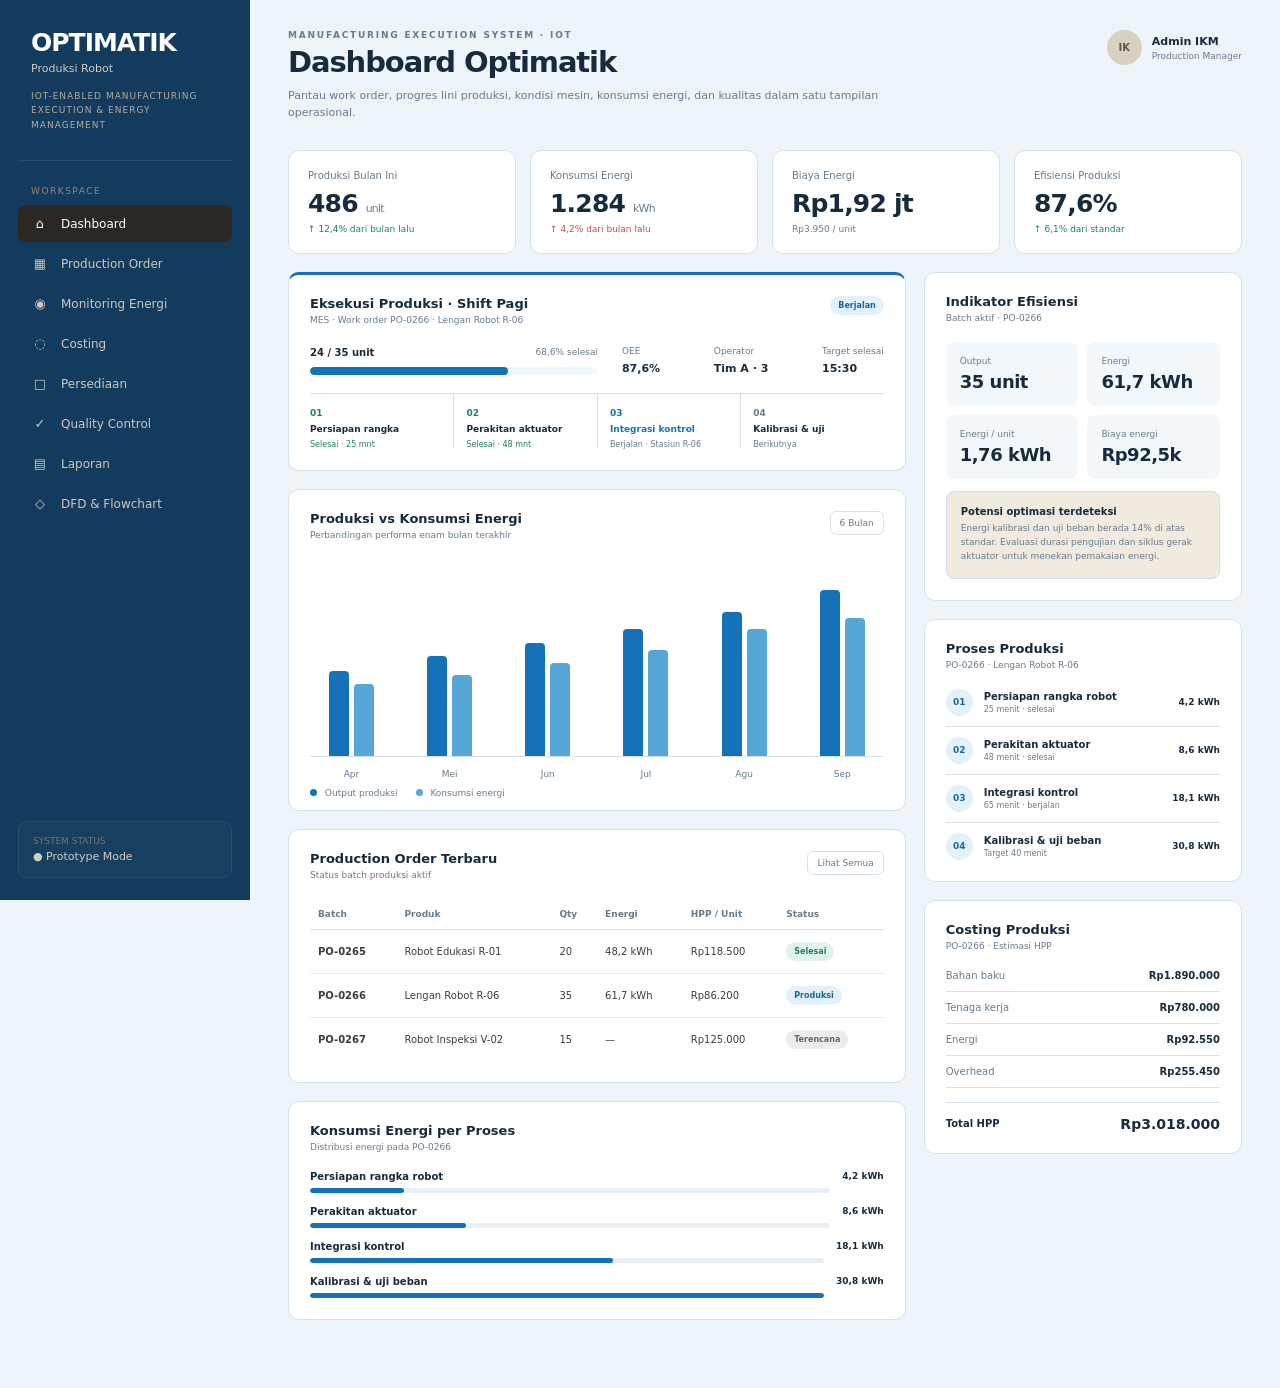
==== commit 8e0b9700: "Adding diagram" ====
--- a/index.html
+++ b/index.html
@@ -70,6 +70,11 @@
                 <a href="laporan.html" class="nav-link">
                     <span class="nav-icon">▤</span>
                     <span>Laporan</span>
+                </a>
+
+                <a href="diagram.html" class="nav-link">
+                    <span class="nav-icon">◇</span>
+                    <span>DFD & Flowchart</span>
                 </a>
 
             </nav>
--- a/style.css
+++ b/style.css
@@ -972,6 +972,226 @@
 }
 
 /* =========================
+   SYSTEM DIAGRAMS
+========================= */
+
+.diagram-section {
+    margin-bottom: 22px;
+}
+
+.diagram-heading {
+    display: flex;
+    align-items: flex-end;
+    justify-content: space-between;
+    gap: 18px;
+    margin-bottom: 10px;
+}
+
+.diagram-heading > div {
+    display: flex;
+    align-items: center;
+    gap: 10px;
+}
+
+.diagram-index {
+    color: var(--accent);
+    font-size: 10px;
+    font-weight: 750;
+}
+
+.diagram-heading h2 {
+    font-size: 15px;
+}
+
+.diagram-heading p,
+.diagram-note {
+    color: var(--muted);
+    font-size: 9px;
+    line-height: 1.6;
+}
+
+.diagram-heading p {
+    max-width: 390px;
+    text-align: right;
+}
+
+.diagram-frame {
+    overflow-x: auto;
+    border: 1px solid var(--border);
+    border-radius: 8px;
+    background-color: var(--surface);
+    background-image: radial-gradient(#dce6ed 0.7px, transparent 0.7px);
+    background-size: 16px 16px;
+}
+
+.system-diagram {
+    display: block;
+    width: 100%;
+    height: auto;
+    min-width: 820px;
+    padding: 18px;
+    overflow: visible;
+}
+
+.flowchart-diagram {
+    min-width: 900px;
+}
+
+.diagram-entity rect {
+    fill: #fff;
+    stroke: #47728e;
+    stroke-width: 1.5;
+}
+
+.diagram-entity text,
+.diagram-process text,
+.diagram-store text,
+.flow-node-text {
+    fill: #172b3d;
+    font-family: Inter, ui-sans-serif, system-ui, sans-serif;
+    font-size: 12px;
+    font-weight: 700;
+}
+
+.diagram-process circle,
+.diagram-process ellipse {
+    fill: #e2f1fc;
+    stroke: #1672b8;
+    stroke-width: 1.7;
+}
+
+.diagram-process .svg-title {
+    font-size: 13px;
+}
+
+.diagram-entity .svg-small,
+.diagram-process .svg-small {
+    fill: #667b8e;
+    font-size: 10px;
+    font-weight: 500;
+}
+
+.diagram-store path {
+    fill: none;
+    stroke: #21805f;
+    stroke-width: 1.5;
+}
+
+.diagram-flow {
+    fill: none;
+    stroke: #47728e;
+    stroke-width: 1.5;
+}
+
+.flow-label,
+.flow-branch {
+    fill: #526b7e;
+    font-family: Inter, ui-sans-serif, system-ui, sans-serif;
+    font-size: 10px;
+}
+
+.flow-branch {
+    fill: #1672b8;
+    font-weight: 750;
+}
+
+.flow-start,
+.flow-end {
+    fill: #e0f3eb;
+    stroke: #21805f;
+    stroke-width: 1.5;
+}
+
+.flow-step,
+.flow-result {
+    fill: #fff;
+    stroke: #47728e;
+    stroke-width: 1.5;
+}
+
+.flow-iot {
+    fill: #e2f1fc;
+    stroke: #1672b8;
+}
+
+.flow-hold {
+    fill: #f9e8e6;
+    stroke: #ba514c;
+    stroke-width: 1.5;
+}
+
+.flow-decision {
+    fill: #fff4d9;
+    stroke: #c68a21;
+    stroke-width: 1.5;
+}
+
+.flow-node-sub {
+    fill: #667b8e;
+    font-family: Inter, ui-sans-serif, system-ui, sans-serif;
+    font-size: 10px;
+}
+
+.diagram-legend {
+    display: flex;
+    flex-wrap: wrap;
+    gap: 16px;
+    padding: 9px 2px 0;
+    color: var(--muted);
+    font-size: 9px;
+}
+
+.diagram-legend span {
+    display: inline-flex;
+    align-items: center;
+    gap: 6px;
+}
+
+.diagram-legend i {
+    display: inline-block;
+    width: 12px;
+    height: 10px;
+    border: 1.5px solid #47728e;
+    background: #fff;
+}
+
+.diagram-legend .legend-process {
+    border-color: var(--accent);
+    border-radius: 50%;
+    background: var(--accent-soft);
+}
+
+.diagram-legend .legend-store {
+    border-right: 0;
+    border-color: var(--green);
+    background: transparent;
+}
+
+.diagram-legend .legend-flow {
+    width: 18px;
+    height: 0;
+    border: 0;
+    border-top: 1.5px solid #47728e;
+    background: transparent;
+}
+
+.diagram-legend .legend-step {
+    border-radius: 3px;
+}
+
+.diagram-legend .legend-decision {
+    width: 10px;
+    height: 10px;
+    transform: rotate(45deg);
+    border-color: #c68a21;
+    background: #fff4d9;
+}
+
+.diagram-note {
+    margin-top: 18px;
+}
+
+/* =========================
    RESPONSIVE
 ========================= */
 
@@ -1066,6 +1286,17 @@
         margin-top: 18px;
     }
 
+    .diagram-heading {
+        align-items: flex-start;
+        flex-direction: column;
+        gap: 6px;
+    }
+
+    .diagram-heading p {
+        max-width: none;
+        text-align: left;
+    }
+
     .kpi-grid {
         grid-template-columns: 1fr 1fr;
     }
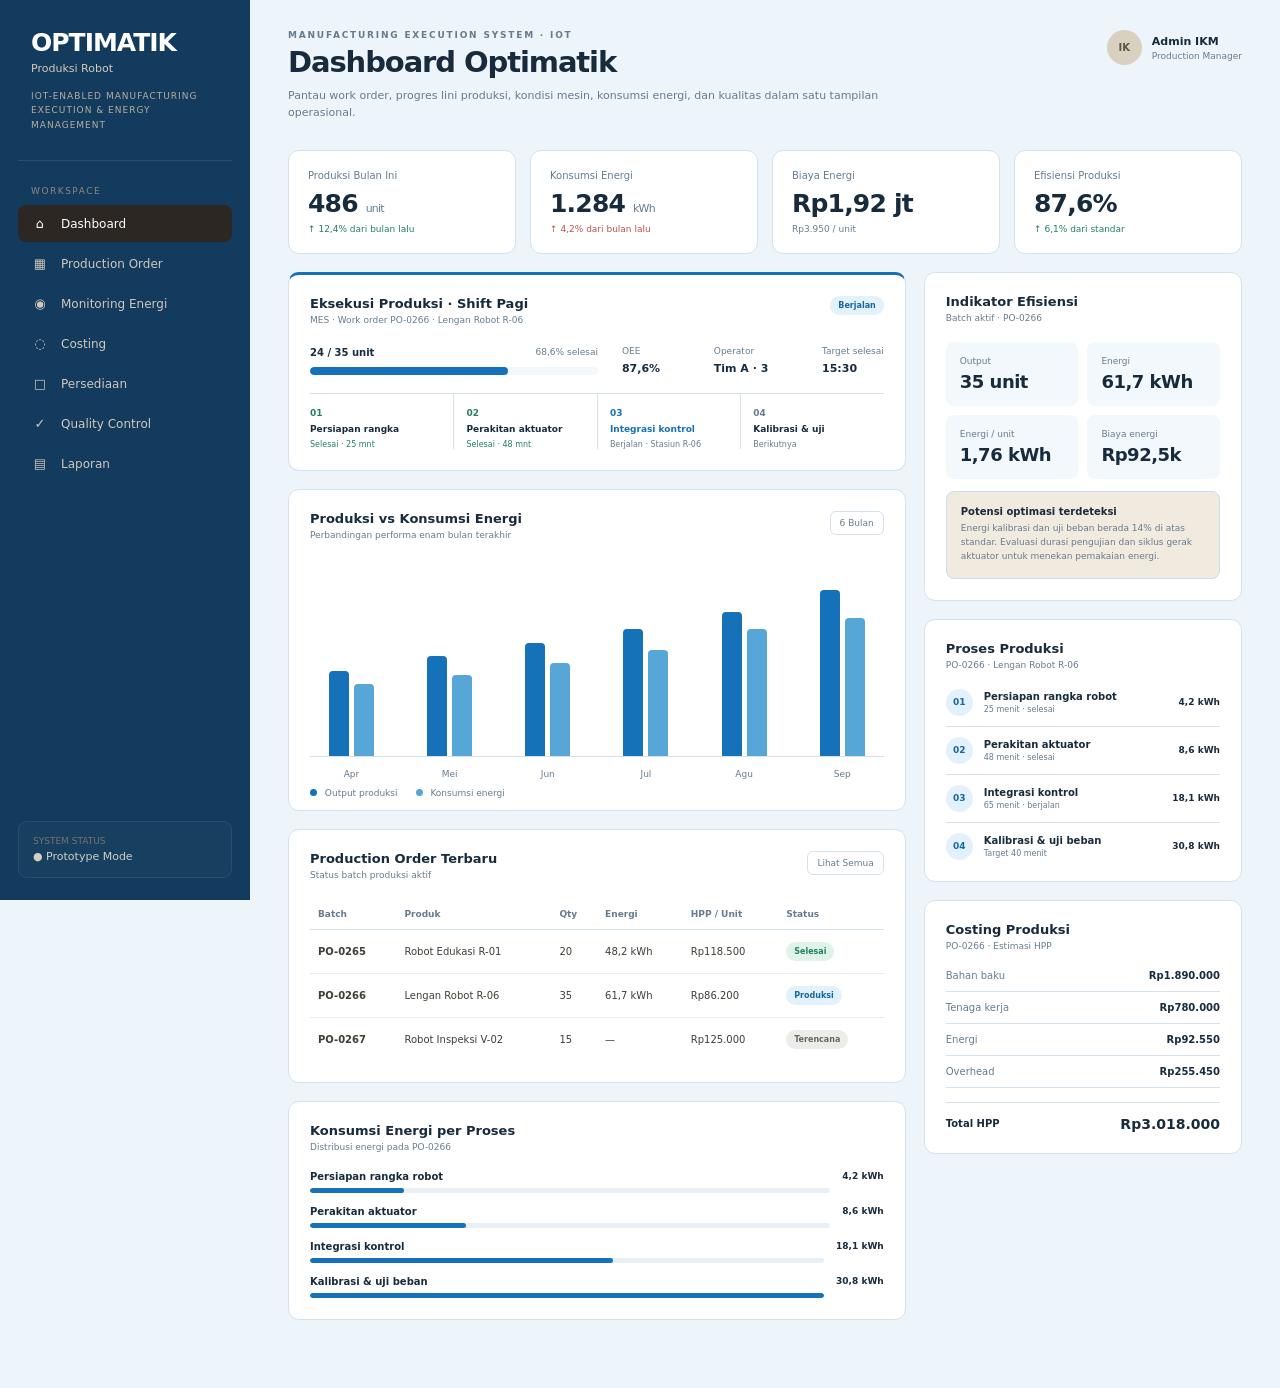
==== commit ea8c52a8: "Remove diagram" ====
--- a/index.html
+++ b/index.html
@@ -72,10 +72,6 @@
                     <span>Laporan</span>
                 </a>
 
-                <a href="diagram.html" class="nav-link">
-                    <span class="nav-icon">◇</span>
-                    <span>DFD & Flowchart</span>
-                </a>
 
             </nav>
 
